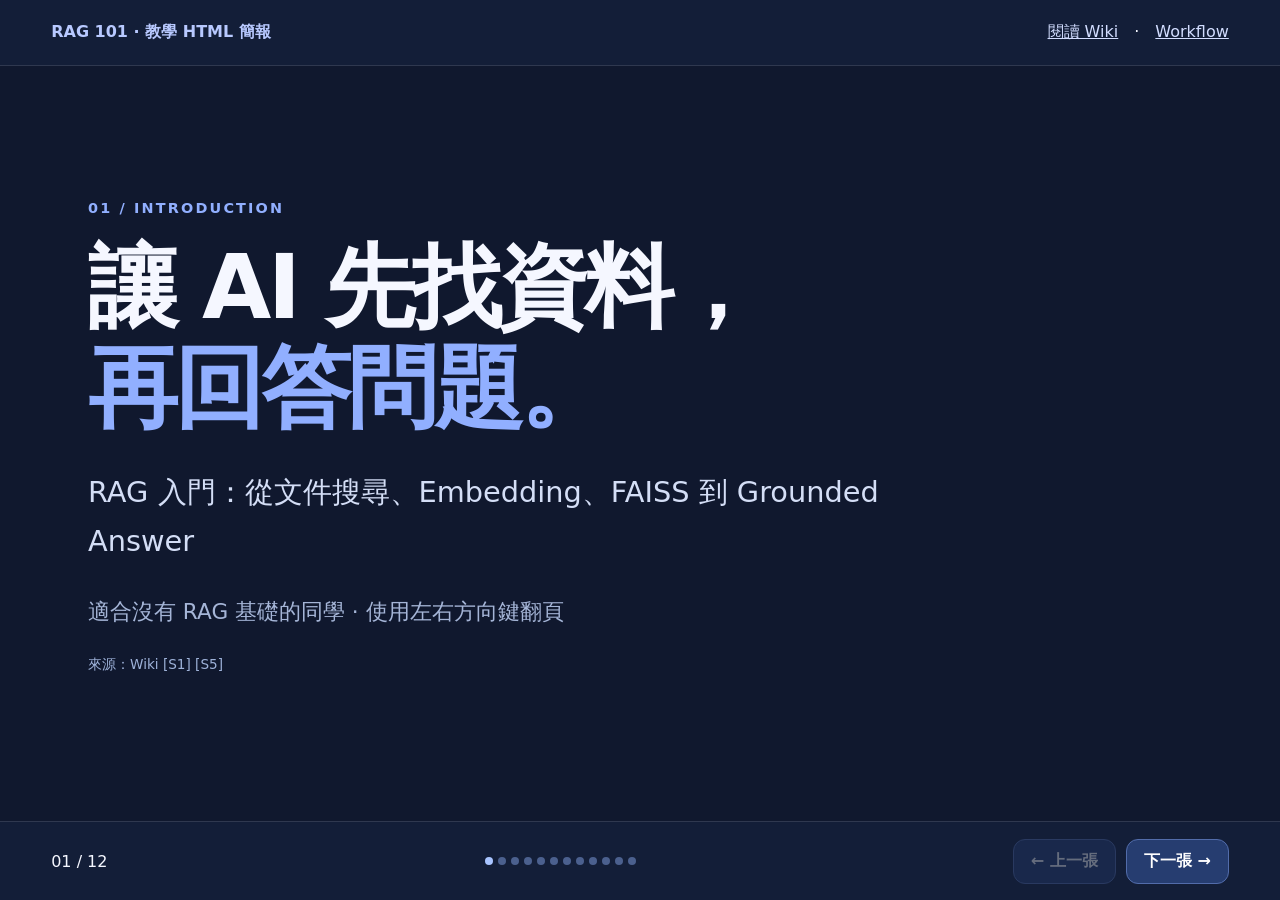
==== rag-wiki-slides/slides/index.html @ 42793ce1 "feat(hw10): add interactive 12-slide RAG teaching presentation" ====
<!doctype html><html lang="zh-Hant"><head><meta charset="utf-8"><meta name="viewport" content="width=device-width,initial-scale=1"><title>RAG 入門｜互動教學簡報</title><style>
:root{font-family:system-ui,"Noto Sans TC","Microsoft JhengHei",sans-serif;background:#10182e;color:#f5f7ff}*{box-sizing:border-box}body{margin:0;min-height:100vh;overflow-x:hidden}.top{height:66px;display:flex;align-items:center;justify-content:space-between;gap:10px;padding:0 4%;border-bottom:1px solid #ffffff1e;background:#131e38}.brand{font-weight:900;color:#b8c9ff}.top a{color:#d2ddff}.deck{max-width:1160px;margin:0 auto;min-height:calc(100vh - 145px);padding:34px 28px;display:grid;place-items:center}.slide{width:100%;display:none;animation:fade .3s ease}.slide.active{display:block}.kicker{font-size:.9rem;font-weight:800;letter-spacing:.15em;color:#91afff}h1{font-size:clamp(2.7rem,7vw,5.7rem);line-height:1.13;letter-spacing:-.04em;margin:20px 0}h2{font-size:clamp(2rem,5vw,3.6rem);margin:12px 0 25px;letter-spacing:-.03em}h3{font-size:1.3rem;margin:0 0 12px}p,li{font-size:clamp(1.05rem,2vw,1.35rem);line-height:1.7;color:#d4def6}.lead{font-size:clamp(1.25rem,2.6vw,1.8rem);max-width:850px}.accent{color:#91afff}.two{display:grid;grid-template-columns:1fr 1fr;gap:20px}.three{display:grid;grid-template-columns:repeat(3,1fr);gap:16px}.panel{background:#1b2949;border:1px solid #34466d;border-radius:22px;padding:25px}.panel p,.panel li{font-size:1.08rem}.chip{display:inline-block;background:#253d70;color:#b9d0ff;padding:7px 12px;border-radius:30px;font-size:.9rem;font-weight:800}.flow{display:flex;flex-wrap:wrap;align-items:center;gap:10px;margin:25px 0}.node{background:#21345b;border:1px solid #4667a6;border-radius:16px;padding:15px 18px;font-weight:800}.arrow{color:#90acff;font-size:1.7rem}.source{font-size:.85rem;color:#9eb2d9;margin-top:20px}.source a{color:#b8c9ff}.big{font-size:4rem}.footer{height:79px;display:flex;align-items:center;justify-content:space-between;gap:15px;padding:0 4%;background:#131e38;border-top:1px solid #ffffff1e}.controls{display:flex;gap:10px}button{border:1px solid #526caa;border-radius:12px;background:#263d70;color:white;padding:11px 17px;font:inherit;font-weight:800;cursor:pointer}button:hover{background:#34518d}button:disabled{opacity:.35;cursor:default}.dots{display:flex;gap:5px;flex-wrap:wrap}.dot{width:8px;height:8px;border-radius:50%;background:#4b608e}.dot.on{background:#a8c4ff}kbd{font-size:.9rem;color:#9eb2d9}.quiz button{display:block;margin:10px 0;text-align:left;width:min(100%,700px)}#feedback{font-weight:800;color:#a9edc2;min-height:30px}.muted{color:#a5b5d7}@keyframes fade{from{opacity:.2;transform:translateY(8px)}to{opacity:1;transform:none}}@media(max-width:750px){.two,.three{grid-template-columns:1fr}.deck{padding:25px 18px;min-height:calc(100vh - 150px)}.footer{height:auto;min-height:85px;flex-wrap:wrap;padding:12px 4%}.panel{padding:18px}.top{height:auto;min-height:66px;flex-wrap:wrap;padding:12px 4%}}@media print{body{background:white;color:black}.top,.footer{display:none}.deck{display:block;padding:0}.slide,.slide.active{display:block!important;page-break-after:always;min-height:90vh;padding:50px;color:black}.panel{background:white;color:black;border:1px solid #aaa}p,li{color:#333}.kicker,.accent{color:#34518d}}
</style></head><body><header class="top"><span class="brand">RAG 101 · 教學 HTML 簡報</span><span><a href="../wiki/">閱讀 Wiki</a>　·　<a href="../WORKFLOW.md">Workflow</a></span></header><main class="deck">
<section class="slide active"><span class="kicker">01 / INTRODUCTION</span><h1>讓 AI 先找資料，<br><span class="accent">再回答問題。</span></h1><p class="lead">RAG 入門：從文件搜尋、Embedding、FAISS 到 Grounded Answer</p><p class="muted">適合沒有 RAG 基礎的同學 · 使用左右方向鍵翻頁</p><p class="source">來源：Wiki [S1] [S5]</p></section>
<section class="slide"><span class="kicker">02 / LEARNING GOALS</span><h2>今天你會學到什麼？</h2><div class="three"><div class="panel"><div class="big">📚</div><h3>為什麼要檢索</h3><p>理解只靠模型記憶與使用外部文件的差異。</p></div><div class="panel"><div class="big">🧭</div><h3>怎麼找到相關段落</h3><p>認識 embedding、semantic search 和 vector index。</p></div><div class="panel"><div class="big">🔎</div><h3>如何檢查答案</h3><p>知道 RAG 為何仍可能出錯，以及如何測試。</p></div></div></section>
<section class="slide"><span class="kicker">03 / THE PROBLEM</span><h2>LLM 不是一本即時更新的百科全書</h2><div class="two"><div class="panel"><span class="chip">沒有檢索</span><h3>直接回答</h3><p>模型主要依訓練過程形成的內部知識作答。對特定私有文件或更新內容，可能沒有足夠資訊。</p></div><div class="panel"><span class="chip">加入 RAG</span><h3>先找文件再回答</h3><p>先取得相關文件段落，再提供給語言模型參考；答案仍需要驗證。</p></div></div><p class="source">來源：Wiki [S1] [S5]</p></section>
<section class="slide"><span class="kicker">04 / DEFINITION</span><h2>RAG = Retrieval + Generation</h2><div class="flow"><div class="node">使用者提問</div><span class="arrow">→</span><div class="node">Retrieval<br>找相關資料</div><span class="arrow">→</span><div class="node">Generation<br>根據資料回答</div></div><p class="lead">像是「開卷作答」：先查資料再寫答案；但開卷不保證答對，還要檢查有沒有正確使用資料。</p><p class="source">來源：Wiki [S1] [S5]</p></section>
<section class="slide"><span class="kicker">05 / EMBEDDING</span><h2>Embedding：把文字轉成向量</h2><div class="two"><div class="panel"><h3>使用者的問題</h3><p>「貓咪為什麼不喝水？」</p><span class="chip">Query embedding → 數值向量</span></div><div class="panel"><h3>知識庫文件</h3><p>「改善貓咪飲水意願的方法」</p><span class="chip">Document embedding → 數值向量</span></div></div><p>向量搜尋可以找到「用字不同但語意接近」的內容；相似度不等於真實性。</p><p class="source">來源：Wiki [S2] [S4] · 例句為教學示意</p></section>
<section class="slide"><span class="kicker">06 / INDEX</span><h2>FAISS：讓向量檢索更有效率</h2><div class="flow"><div class="node">文件</div><span class="arrow">→</span><div class="node">切 chunk</div><span class="arrow">→</span><div class="node">Embedding</div><span class="arrow">→</span><div class="node">FAISS index</div></div><div class="two"><div class="panel"><h3>Chunk 太大</h3><p>多個主題混在一起，可能降低檢索精準度。</p></div><div class="panel"><h3>Chunk 太小</h3><p>缺乏必要上下文，回答時可能失去原意。</p></div></div><p class="source">來源：Wiki [S3]；chunk 取捨為實作設計考量</p></section>
<section class="slide"><span class="kicker">07 / PIPELINE</span><h2>完整的 RAG 工作流程</h2><div class="flow"><div class="node">文件整理</div><span class="arrow">→</span><div class="node">切分與向量化</div><span class="arrow">→</span><div class="node">建立索引</div></div><div class="flow"><div class="node">使用者問題</div><span class="arrow">→</span><div class="node">檢索 Top-k</div><span class="arrow">→</span><div class="node">組合 Prompt</div><span class="arrow">→</span><div class="node">LLM 回答＋來源</div></div><p>前半段通常是知識庫準備，後半段是每次提問時執行。</p><p class="source">來源：Wiki [S1] [S2] [S3] [S5]</p></section>
<section class="slide"><span class="kicker">08 / EXAMPLE</span><h2>以校園活動指南為例</h2><div class="panel"><p><b>問題：</b>「活動遇到下雨，總召要先做什麼？」</p><p><b>Retriever：</b>找出「雨備流程」「場地變更」「通知窗口」等相關段落。</p><p><b>Generator：</b>根據檢索段落整理步驟，並標示來源。</p><p><b>檢查：</b>是否有寫出文件沒有提到的校方規定？如果有，應刪除或標記待確認。</p></div><p class="source">教學假設案例；非真實 Wiki 查詢結果</p></section>
<section class="slide"><span class="kicker">09 / LIMITATIONS</span><h2>RAG ≠ 自動消除幻覺</h2><div class="three"><div class="panel"><h3>檢索錯</h3><p>找到不相關的文件。</p></div><div class="panel"><h3>資料不足</h3><p>知識庫沒有答案。</p></div><div class="panel"><h3>生成錯</h3><p>模型誤解文件或加上無根據內容。</p></div></div><p>所以要分開檢查：<b class="accent">找得對不對</b>、<b class="accent">答得有沒有根據</b>。</p><p class="source">來源：Wiki [S1] [S5]；評估方式為教學延伸</p></section>
<section class="slide"><span class="kicker">10 / WORKFLOW GRAPH</span><h2>本作業的 loop / graph</h2><div class="flow"><div class="node">收集來源</div><span class="arrow">→</span><div class="node">Wiki 查詢</div><span class="arrow">→</span><div class="node">整理主張</div><span class="arrow">→</span><div class="node">檢查引用</div><span class="arrow">→</span><div class="node">HTML 簡報</div></div><div class="two"><div class="panel"><h3>內容 loop</h3><p>如果主張沒有來源支持，退回 Wiki 查詢或改寫主張。</p></div><div class="panel"><h3>畫面 loop</h3><p>如果投影片跑版或操作失效，回到 HTML 修改並重新測試。</p></div></div><p class="source">詳見 WORKFLOW.md</p></section>
<section class="slide"><span class="kicker">11 / QUIZ</span><h2>小測驗：哪句話比較正確？</h2><div class="quiz"><button data-correct="false">A. 有用 FAISS，回答就一定正確</button><button data-correct="true">B. RAG 可以提供外部證據，但仍要檢查答案</button><button data-correct="false">C. Embedding 相似度高，代表文件一定可信</button><p id="feedback" aria-live="polite"></p></div><p class="source">來源：Wiki [S1] [S2] [S3] [S5]</p></section>
<section class="slide"><span class="kicker">12 / TAKEAWAYS</span><h2>帶走三個重點</h2><div class="three"><div class="panel"><h3>① 先找資料</h3><p>Retriever 取得可能相關的外部資訊。</p></div><div class="panel"><h3>② 再整理回答</h3><p>Generator 使用取得的內容產生自然語言答案。</p></div><div class="panel"><h3>③ 最後要驗證</h3><p>檢查來源相關性、答案忠實性與無答案情況。</p></div></div><p class="lead">下一步：到 <a style="color:#b8c9ff" href="../wiki/">RAG Wiki</a> 閱讀五個來源對應的概念頁。</p><p class="source">HW10 · B1228011 · 劉姮廷</p></section>
</main><footer class="footer"><span id="count">01 / 12</span><div class="dots" id="dots" aria-hidden="true"></div><div class="controls"><button id="prev">← 上一張</button><button id="next">下一張 →</button></div></footer><script>
const slides=[...document.querySelectorAll('.slide')];let current=0;
const dots=document.getElementById('dots');
slides.forEach((_,i)=>{const d=document.createElement('span');d.className='dot';dots.append(d)});
function show(n){current=Math.max(0,Math.min(slides.length-1,n));slides.forEach((s,i)=>{s.classList.toggle('active',i===current);s.setAttribute('aria-hidden',String(i!==current))});document.getElementById('count').textContent=String(current+1).padStart(2,'0')+' / '+slides.length;document.getElementById('prev').disabled=current===0;document.getElementById('next').disabled=current===slides.length-1;[...dots.children].forEach((d,i)=>d.classList.toggle('on',i===current));window.scrollTo(0,0)}
document.getElementById('prev').addEventListener('click',()=>show(current-1));document.getElementById('next').addEventListener('click',()=>show(current+1));
document.addEventListener('keydown',e=>{if(e.target.tagName==='BUTTON'&&[' ','Enter'].includes(e.key))return;if(e.key==='ArrowRight')show(current+1);if(e.key==='ArrowLeft')show(current-1)});
document.querySelectorAll('[data-correct]').forEach(b=>b.addEventListener('click',()=>{document.getElementById('feedback').textContent=b.dataset.correct==='true'?'答對了！RAG 有幫助，但仍需要驗證。':'再想想：檢索相關，不代表內容一定正確。'}));show(0);
</script></body></html>
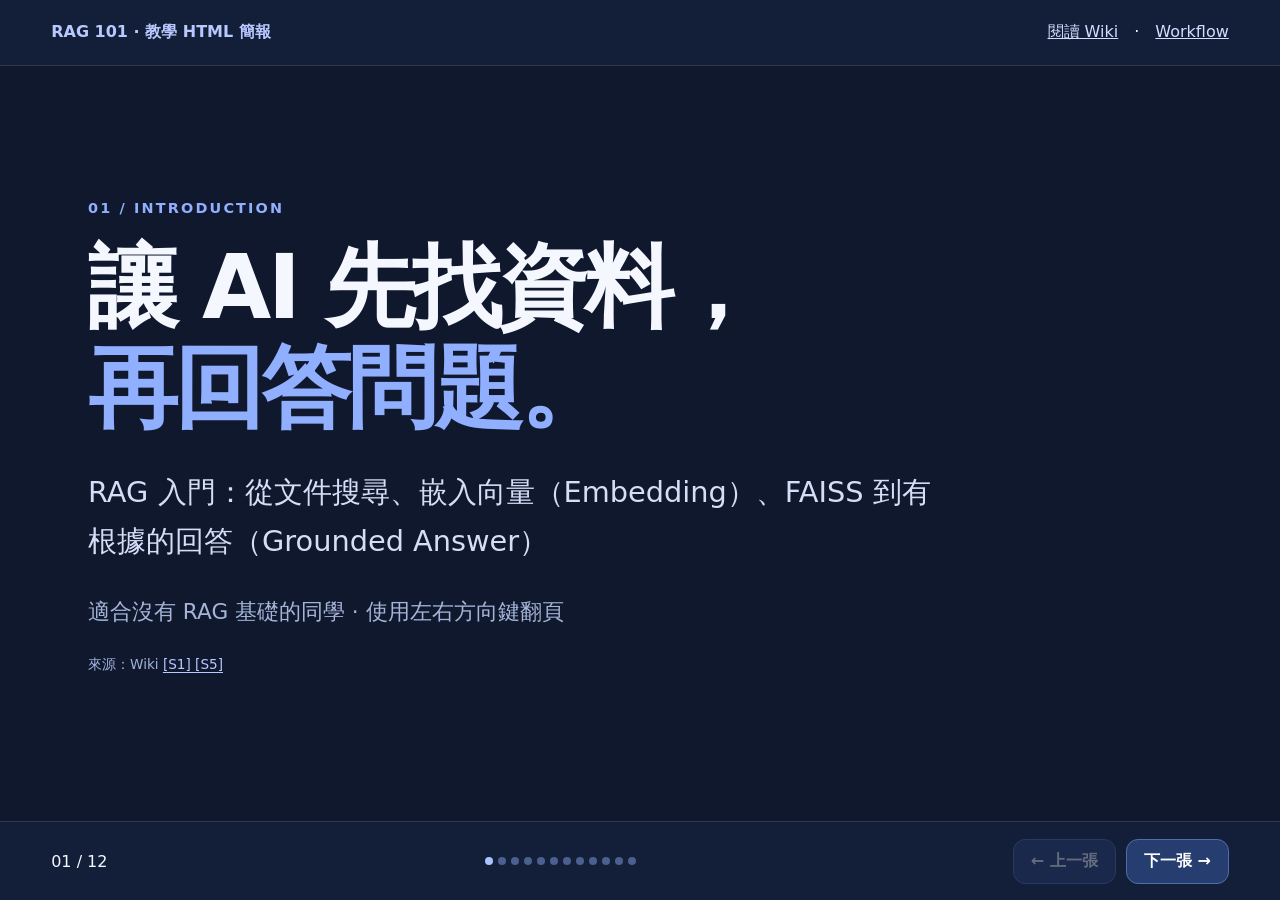
==== commit 90846519: "feat(hw10): align 12-slide beginner deck and outline with approved scope" ====
--- a/rag-wiki-slides/slides/index.html
+++ b/rag-wiki-slides/slides/index.html
@@ -1,18 +1,18 @@
 <!doctype html><html lang="zh-Hant"><head><meta charset="utf-8"><meta name="viewport" content="width=device-width,initial-scale=1"><title>RAG 入門｜互動教學簡報</title><style>
-:root{font-family:system-ui,"Noto Sans TC","Microsoft JhengHei",sans-serif;background:#10182e;color:#f5f7ff}*{box-sizing:border-box}body{margin:0;min-height:100vh;overflow-x:hidden}.top{height:66px;display:flex;align-items:center;justify-content:space-between;gap:10px;padding:0 4%;border-bottom:1px solid #ffffff1e;background:#131e38}.brand{font-weight:900;color:#b8c9ff}.top a{color:#d2ddff}.deck{max-width:1160px;margin:0 auto;min-height:calc(100vh - 145px);padding:34px 28px;display:grid;place-items:center}.slide{width:100%;display:none;animation:fade .3s ease}.slide.active{display:block}.kicker{font-size:.9rem;font-weight:800;letter-spacing:.15em;color:#91afff}h1{font-size:clamp(2.7rem,7vw,5.7rem);line-height:1.13;letter-spacing:-.04em;margin:20px 0}h2{font-size:clamp(2rem,5vw,3.6rem);margin:12px 0 25px;letter-spacing:-.03em}h3{font-size:1.3rem;margin:0 0 12px}p,li{font-size:clamp(1.05rem,2vw,1.35rem);line-height:1.7;color:#d4def6}.lead{font-size:clamp(1.25rem,2.6vw,1.8rem);max-width:850px}.accent{color:#91afff}.two{display:grid;grid-template-columns:1fr 1fr;gap:20px}.three{display:grid;grid-template-columns:repeat(3,1fr);gap:16px}.panel{background:#1b2949;border:1px solid #34466d;border-radius:22px;padding:25px}.panel p,.panel li{font-size:1.08rem}.chip{display:inline-block;background:#253d70;color:#b9d0ff;padding:7px 12px;border-radius:30px;font-size:.9rem;font-weight:800}.flow{display:flex;flex-wrap:wrap;align-items:center;gap:10px;margin:25px 0}.node{background:#21345b;border:1px solid #4667a6;border-radius:16px;padding:15px 18px;font-weight:800}.arrow{color:#90acff;font-size:1.7rem}.source{font-size:.85rem;color:#9eb2d9;margin-top:20px}.source a{color:#b8c9ff}.big{font-size:4rem}.footer{height:79px;display:flex;align-items:center;justify-content:space-between;gap:15px;padding:0 4%;background:#131e38;border-top:1px solid #ffffff1e}.controls{display:flex;gap:10px}button{border:1px solid #526caa;border-radius:12px;background:#263d70;color:white;padding:11px 17px;font:inherit;font-weight:800;cursor:pointer}button:hover{background:#34518d}button:disabled{opacity:.35;cursor:default}.dots{display:flex;gap:5px;flex-wrap:wrap}.dot{width:8px;height:8px;border-radius:50%;background:#4b608e}.dot.on{background:#a8c4ff}kbd{font-size:.9rem;color:#9eb2d9}.quiz button{display:block;margin:10px 0;text-align:left;width:min(100%,700px)}#feedback{font-weight:800;color:#a9edc2;min-height:30px}.muted{color:#a5b5d7}@keyframes fade{from{opacity:.2;transform:translateY(8px)}to{opacity:1;transform:none}}@media(max-width:750px){.two,.three{grid-template-columns:1fr}.deck{padding:25px 18px;min-height:calc(100vh - 150px)}.footer{height:auto;min-height:85px;flex-wrap:wrap;padding:12px 4%}.panel{padding:18px}.top{height:auto;min-height:66px;flex-wrap:wrap;padding:12px 4%}}@media print{body{background:white;color:black}.top,.footer{display:none}.deck{display:block;padding:0}.slide,.slide.active{display:block!important;page-break-after:always;min-height:90vh;padding:50px;color:black}.panel{background:white;color:black;border:1px solid #aaa}p,li{color:#333}.kicker,.accent{color:#34518d}}
+:root{font-family:system-ui,"Noto Sans TC","Microsoft JhengHei",sans-serif;background:#10182e;color:#f5f7ff}*{box-sizing:border-box}body{margin:0;min-height:100vh;overflow-x:hidden}.top{height:66px;display:flex;align-items:center;justify-content:space-between;gap:10px;padding:0 4%;border-bottom:1px solid #ffffff1e;background:#131e38}.brand{font-weight:900;color:#b8c9ff}.top a{color:#d2ddff}.deck{max-width:1160px;margin:0 auto;min-height:calc(100vh - 145px);padding:34px 28px;display:grid;place-items:center}.slide{width:100%;display:none;animation:fade .3s ease}.slide.active{display:block}.kicker{font-size:.9rem;font-weight:800;letter-spacing:.15em;color:#91afff}h1{font-size:clamp(2.7rem,7vw,5.7rem);line-height:1.13;letter-spacing:-.04em;margin:20px 0}h2{font-size:clamp(2rem,5vw,3.6rem);margin:12px 0 25px;letter-spacing:-.03em}h3{font-size:1.3rem;margin:0 0 12px}p,li{font-size:clamp(1.05rem,2vw,1.35rem);line-height:1.7;color:#d4def6}.lead{font-size:clamp(1.25rem,2.6vw,1.8rem);max-width:850px}.accent{color:#91afff}.two{display:grid;grid-template-columns:1fr 1fr;gap:20px}.three{display:grid;grid-template-columns:repeat(3,1fr);gap:16px}.panel{background:#1b2949;border:1px solid #34466d;border-radius:22px;padding:25px}.panel p,.panel li{font-size:1.08rem}.chip{display:inline-block;background:#253d70;color:#b9d0ff;padding:7px 12px;border-radius:30px;font-size:.9rem;font-weight:800}.flow{display:flex;flex-wrap:wrap;align-items:center;gap:10px;margin:25px 0}.node{background:#21345b;border:1px solid #4667a6;border-radius:16px;padding:15px 18px;font-weight:800}.arrow{color:#90acff;font-size:1.7rem}.source{font-size:.85rem;color:#9eb2d9;margin-top:20px}.source a{color:#b8c9ff;text-decoration:underline;text-underline-offset:3px}.big{font-size:4rem}.footer{height:79px;display:flex;align-items:center;justify-content:space-between;gap:15px;padding:0 4%;background:#131e38;border-top:1px solid #ffffff1e}.controls{display:flex;gap:10px}button{border:1px solid #526caa;border-radius:12px;background:#263d70;color:white;padding:11px 17px;font:inherit;font-weight:800;cursor:pointer}button:hover{background:#34518d}button:disabled{opacity:.35;cursor:default}.dots{display:flex;gap:5px;flex-wrap:wrap}.dot{width:8px;height:8px;border-radius:50%;background:#4b608e}.dot.on{background:#a8c4ff}kbd{font-size:.9rem;color:#9eb2d9}.quiz button{display:block;margin:10px 0;text-align:left;width:min(100%,700px)}#feedback{font-weight:800;color:#a9edc2;min-height:30px}.muted{color:#a5b5d7}@keyframes fade{from{opacity:.2;transform:translateY(8px)}to{opacity:1;transform:none}}@media(max-width:750px){.two,.three{grid-template-columns:1fr}.deck{padding:25px 18px;min-height:calc(100vh - 150px)}.footer{height:auto;min-height:85px;flex-wrap:wrap;padding:12px 4%}.panel{padding:18px}.top{height:auto;min-height:66px;flex-wrap:wrap;padding:12px 4%}}@media print{body{background:white;color:black}.top,.footer{display:none}.deck{display:block;padding:0}.slide,.slide.active{display:block!important;page-break-after:always;min-height:90vh;padding:50px;color:black}.panel{background:white;color:black;border:1px solid #aaa}p,li{color:#333}.kicker,.accent{color:#34518d}}
 </style></head><body><header class="top"><span class="brand">RAG 101 · 教學 HTML 簡報</span><span><a href="../wiki/">閱讀 Wiki</a>　·　<a href="../WORKFLOW.md">Workflow</a></span></header><main class="deck">
-<section class="slide active"><span class="kicker">01 / INTRODUCTION</span><h1>讓 AI 先找資料，<br><span class="accent">再回答問題。</span></h1><p class="lead">RAG 入門：從文件搜尋、Embedding、FAISS 到 Grounded Answer</p><p class="muted">適合沒有 RAG 基礎的同學 · 使用左右方向鍵翻頁</p><p class="source">來源：Wiki [S1] [S5]</p></section>
-<section class="slide"><span class="kicker">02 / LEARNING GOALS</span><h2>今天你會學到什麼？</h2><div class="three"><div class="panel"><div class="big">📚</div><h3>為什麼要檢索</h3><p>理解只靠模型記憶與使用外部文件的差異。</p></div><div class="panel"><div class="big">🧭</div><h3>怎麼找到相關段落</h3><p>認識 embedding、semantic search 和 vector index。</p></div><div class="panel"><div class="big">🔎</div><h3>如何檢查答案</h3><p>知道 RAG 為何仍可能出錯，以及如何測試。</p></div></div></section>
+<section class="slide active"><span class="kicker">01 / INTRODUCTION</span><h1>讓 AI 先找資料，<br><span class="accent">再回答問題。</span></h1><p class="lead">RAG 入門：從文件搜尋、嵌入向量（Embedding）、FAISS 到有根據的回答（Grounded Answer）</p><p class="muted">適合沒有 RAG 基礎的同學 · 使用左右方向鍵翻頁</p><p class="source">來源：Wiki <a href="../wiki/#sources">[S1] [S5]</a></p></section>
+<section class="slide"><span class="kicker">02 / LEARNING GOALS</span><h2>今天你會學到什麼？</h2><div class="three"><div class="panel"><div class="big">📚</div><h3>為什麼要檢索</h3><p>理解大型語言模型（Large Language Model, LLM）只靠內部知識與使用外部文件的差異。</p></div><div class="panel"><div class="big">🧭</div><h3>怎麼找到相關段落</h3><p>認識嵌入向量（Embedding）、語意搜尋（Semantic Search）與向量索引（Vector Index）。</p></div><div class="panel"><div class="big">🔎</div><h3>如何檢查答案</h3><p>知道 RAG 為何仍可能出錯，以及如何測試。</p></div></div></section>
 <section class="slide"><span class="kicker">03 / THE PROBLEM</span><h2>LLM 不是一本即時更新的百科全書</h2><div class="two"><div class="panel"><span class="chip">沒有檢索</span><h3>直接回答</h3><p>模型主要依訓練過程形成的內部知識作答。對特定私有文件或更新內容，可能沒有足夠資訊。</p></div><div class="panel"><span class="chip">加入 RAG</span><h3>先找文件再回答</h3><p>先取得相關文件段落，再提供給語言模型參考；答案仍需要驗證。</p></div></div><p class="source">來源：Wiki [S1] [S5]</p></section>
-<section class="slide"><span class="kicker">04 / DEFINITION</span><h2>RAG = Retrieval + Generation</h2><div class="flow"><div class="node">使用者提問</div><span class="arrow">→</span><div class="node">Retrieval<br>找相關資料</div><span class="arrow">→</span><div class="node">Generation<br>根據資料回答</div></div><p class="lead">像是「開卷作答」：先查資料再寫答案；但開卷不保證答對，還要檢查有沒有正確使用資料。</p><p class="source">來源：Wiki [S1] [S5]</p></section>
-<section class="slide"><span class="kicker">05 / EMBEDDING</span><h2>Embedding：把文字轉成向量</h2><div class="two"><div class="panel"><h3>使用者的問題</h3><p>「貓咪為什麼不喝水？」</p><span class="chip">Query embedding → 數值向量</span></div><div class="panel"><h3>知識庫文件</h3><p>「改善貓咪飲水意願的方法」</p><span class="chip">Document embedding → 數值向量</span></div></div><p>向量搜尋可以找到「用字不同但語意接近」的內容；相似度不等於真實性。</p><p class="source">來源：Wiki [S2] [S4] · 例句為教學示意</p></section>
-<section class="slide"><span class="kicker">06 / INDEX</span><h2>FAISS：讓向量檢索更有效率</h2><div class="flow"><div class="node">文件</div><span class="arrow">→</span><div class="node">切 chunk</div><span class="arrow">→</span><div class="node">Embedding</div><span class="arrow">→</span><div class="node">FAISS index</div></div><div class="two"><div class="panel"><h3>Chunk 太大</h3><p>多個主題混在一起，可能降低檢索精準度。</p></div><div class="panel"><h3>Chunk 太小</h3><p>缺乏必要上下文，回答時可能失去原意。</p></div></div><p class="source">來源：Wiki [S3]；chunk 取捨為實作設計考量</p></section>
-<section class="slide"><span class="kicker">07 / PIPELINE</span><h2>完整的 RAG 工作流程</h2><div class="flow"><div class="node">文件整理</div><span class="arrow">→</span><div class="node">切分與向量化</div><span class="arrow">→</span><div class="node">建立索引</div></div><div class="flow"><div class="node">使用者問題</div><span class="arrow">→</span><div class="node">檢索 Top-k</div><span class="arrow">→</span><div class="node">組合 Prompt</div><span class="arrow">→</span><div class="node">LLM 回答＋來源</div></div><p>前半段通常是知識庫準備，後半段是每次提問時執行。</p><p class="source">來源：Wiki [S1] [S2] [S3] [S5]</p></section>
-<section class="slide"><span class="kicker">08 / EXAMPLE</span><h2>以校園活動指南為例</h2><div class="panel"><p><b>問題：</b>「活動遇到下雨，總召要先做什麼？」</p><p><b>Retriever：</b>找出「雨備流程」「場地變更」「通知窗口」等相關段落。</p><p><b>Generator：</b>根據檢索段落整理步驟，並標示來源。</p><p><b>檢查：</b>是否有寫出文件沒有提到的校方規定？如果有，應刪除或標記待確認。</p></div><p class="source">教學假設案例；非真實 Wiki 查詢結果</p></section>
-<section class="slide"><span class="kicker">09 / LIMITATIONS</span><h2>RAG ≠ 自動消除幻覺</h2><div class="three"><div class="panel"><h3>檢索錯</h3><p>找到不相關的文件。</p></div><div class="panel"><h3>資料不足</h3><p>知識庫沒有答案。</p></div><div class="panel"><h3>生成錯</h3><p>模型誤解文件或加上無根據內容。</p></div></div><p>所以要分開檢查：<b class="accent">找得對不對</b>、<b class="accent">答得有沒有根據</b>。</p><p class="source">來源：Wiki [S1] [S5]；評估方式為教學延伸</p></section>
-<section class="slide"><span class="kicker">10 / WORKFLOW GRAPH</span><h2>本作業的 loop / graph</h2><div class="flow"><div class="node">收集來源</div><span class="arrow">→</span><div class="node">Wiki 查詢</div><span class="arrow">→</span><div class="node">整理主張</div><span class="arrow">→</span><div class="node">檢查引用</div><span class="arrow">→</span><div class="node">HTML 簡報</div></div><div class="two"><div class="panel"><h3>內容 loop</h3><p>如果主張沒有來源支持，退回 Wiki 查詢或改寫主張。</p></div><div class="panel"><h3>畫面 loop</h3><p>如果投影片跑版或操作失效，回到 HTML 修改並重新測試。</p></div></div><p class="source">詳見 WORKFLOW.md</p></section>
+<section class="slide"><span class="kicker">04 / DEFINITION</span><h2>RAG：檢索增強生成（Retrieval-Augmented Generation）</h2><div class="flow"><div class="node">使用者提問</div><span class="arrow">→</span><div class="node">檢索（Retrieval）<br>找相關資料</div><span class="arrow">→</span><div class="node">生成（Generation）<br>根據資料回答</div></div><p class="lead">像是「開卷作答」：先查資料再寫答案；但開卷不保證答對，還要檢查有沒有正確使用資料。</p><p class="source">來源：Wiki [S1] [S5]</p></section>
+<section class="slide"><span class="kicker">05 / EMBEDDING</span><h2>嵌入向量（Embedding）：把文字轉成數值</h2><div class="two"><div class="panel"><h3>使用者的問題</h3><p>「貓咪為什麼不喝水？」</p><span class="chip">Query embedding → 數值向量</span></div><div class="panel"><h3>知識庫文件</h3><p>「改善貓咪飲水意願的方法」</p><span class="chip">Document embedding → 數值向量</span></div></div><p>向量搜尋可以找到「用字不同但語意接近」的內容；相似度不等於真實性。</p><p class="source">來源：Wiki <a href="../wiki/#sources">[S2] [S4]</a> · 例句為教學示意</p></section>
+<section class="slide"><span class="kicker">06 / INDEX</span><h2>FAISS：向量相似搜尋工具</h2><div class="flow"><div class="node">文件</div><span class="arrow">→</span><div class="node">切分文件（Chunking）</div><span class="arrow">→</span><div class="node">Embedding</div><span class="arrow">→</span><div class="node">FAISS 向量索引</div></div><div class="two"><div class="panel"><h3>Chunk 太大</h3><p>多個主題混在一起，可能降低檢索精準度。</p></div><div class="panel"><h3>Chunk 太小</h3><p>缺乏必要上下文，回答時可能失去原意。</p></div></div><p class="source">來源：Wiki <a href="../wiki/#sources">[S3]</a>；chunk 取捨為實作設計考量</p></section>
+<section class="slide"><span class="kicker">07 / PIPELINE</span><h2>完整的 RAG 工作流程</h2><div class="flow"><div class="node">文件整理</div><span class="arrow">→</span><div class="node">切分與向量化</div><span class="arrow">→</span><div class="node">建立索引</div></div><div class="flow"><div class="node">使用者問題</div><span class="arrow">→</span><div class="node">檢索相關片段（Top-k）</div><span class="arrow">→</span><div class="node">組合提示詞（Prompt）</div><span class="arrow">→</span><div class="node">語言模型回答＋來源</div></div><p>前半段通常是知識庫準備，後半段是每次提問時執行。</p><p class="source">來源：Wiki <a href="../wiki/#sources">[S1] [S2] [S3] [S5]</a></p></section>
+<section class="slide"><span class="kicker">08 / EXAMPLE</span><h2>以校園活動指南為例</h2><div class="panel"><p><b>問題：</b>「活動遇到下雨，總召要先做什麼？」</p><p><b>檢索器（Retriever）：</b>找出「雨備流程」「場地變更」「通知窗口」等相關段落。</p><p><b>生成器（Generator）：</b>根據檢索段落整理步驟，並標示來源；這是有根據的回答（Grounded Answer）的教學示意。</p><p><b>檢查：</b>是否有寫出文件沒有提到的校方規定？如果有，應刪除或標記待確認。</p></div><p class="source">教學假設案例；非真實 Wiki 查詢結果</p></section>
+<section class="slide"><span class="kicker">09 / LIMITATIONS</span><h2>RAG ≠ 自動消除幻覺</h2><div class="three"><div class="panel"><h3>檢索錯</h3><p>找到不相關的文件。</p></div><div class="panel"><h3>資料不足</h3><p>知識庫沒有答案。</p></div><div class="panel"><h3>生成錯</h3><p>模型誤解文件或加上無根據內容。</p></div></div><p>所以要分開檢查：<b class="accent">找得對不對</b>、<b class="accent">答得有沒有根據</b>。</p><p class="source">來源：Wiki <a href="../wiki/#sources">[S1] [S5]</a>；評估方式為教學延伸</p></section>
+<section class="slide"><span class="kicker">10 / WORKFLOW GRAPH</span><h2>本作業的 loop / graph</h2><div class="flow"><div class="node">收集來源</div><span class="arrow">→</span><div class="node">Wiki 查詢</div><span class="arrow">→</span><div class="node">整理主張</div><span class="arrow">→</span><div class="node">檢查引用</div><span class="arrow">→</span><div class="node">HTML 簡報</div></div><div class="two"><div class="panel"><h3>內容 loop</h3><p>如果主張沒有來源支持，退回 Wiki 查詢或改寫主張。</p></div><div class="panel"><h3>畫面 loop</h3><p>如果投影片跑版或操作失效，回到 HTML 修改並重新測試。</p></div></div><p class="source">作者設計的流程；<a href="../WORKFLOW.md">詳見 WORKFLOW.md</a></p></section>
 <section class="slide"><span class="kicker">11 / QUIZ</span><h2>小測驗：哪句話比較正確？</h2><div class="quiz"><button data-correct="false">A. 有用 FAISS，回答就一定正確</button><button data-correct="true">B. RAG 可以提供外部證據，但仍要檢查答案</button><button data-correct="false">C. Embedding 相似度高，代表文件一定可信</button><p id="feedback" aria-live="polite"></p></div><p class="source">來源：Wiki [S1] [S2] [S3] [S5]</p></section>
-<section class="slide"><span class="kicker">12 / TAKEAWAYS</span><h2>帶走三個重點</h2><div class="three"><div class="panel"><h3>① 先找資料</h3><p>Retriever 取得可能相關的外部資訊。</p></div><div class="panel"><h3>② 再整理回答</h3><p>Generator 使用取得的內容產生自然語言答案。</p></div><div class="panel"><h3>③ 最後要驗證</h3><p>檢查來源相關性、答案忠實性與無答案情況。</p></div></div><p class="lead">下一步：到 <a style="color:#b8c9ff" href="../wiki/">RAG Wiki</a> 閱讀五個來源對應的概念頁。</p><p class="source">HW10 · B1228011 · 劉姮廷</p></section>
+<section class="slide"><span class="kicker">12 / TAKEAWAYS</span><h2>帶走三個重點</h2><div class="three"><div class="panel"><h3>① 先找資料</h3><p>Retriever 取得可能相關的外部資訊。</p></div><div class="panel"><h3>② 再整理回答</h3><p>Generator 使用取得的內容產生自然語言答案。</p></div><div class="panel"><h3>③ 最後要驗證</h3><p>檢查來源相關性、答案忠實性與無答案情況。</p></div></div><p class="lead">下一步：到 <a style="color:#b8c9ff" href="../wiki/">RAG Wiki</a> 閱讀五個來源對應的概念頁。</p><p class="source">概念綜合：<a href="../wiki/#sources">Wiki [S1] [S2] [S3] [S5]</a> · HW10 · B1228011 · 劉姮廷</p></section>
 </main><footer class="footer"><span id="count">01 / 12</span><div class="dots" id="dots" aria-hidden="true"></div><div class="controls"><button id="prev">← 上一張</button><button id="next">下一張 →</button></div></footer><script>
 const slides=[...document.querySelectorAll('.slide')];let current=0;
 const dots=document.getElementById('dots');
